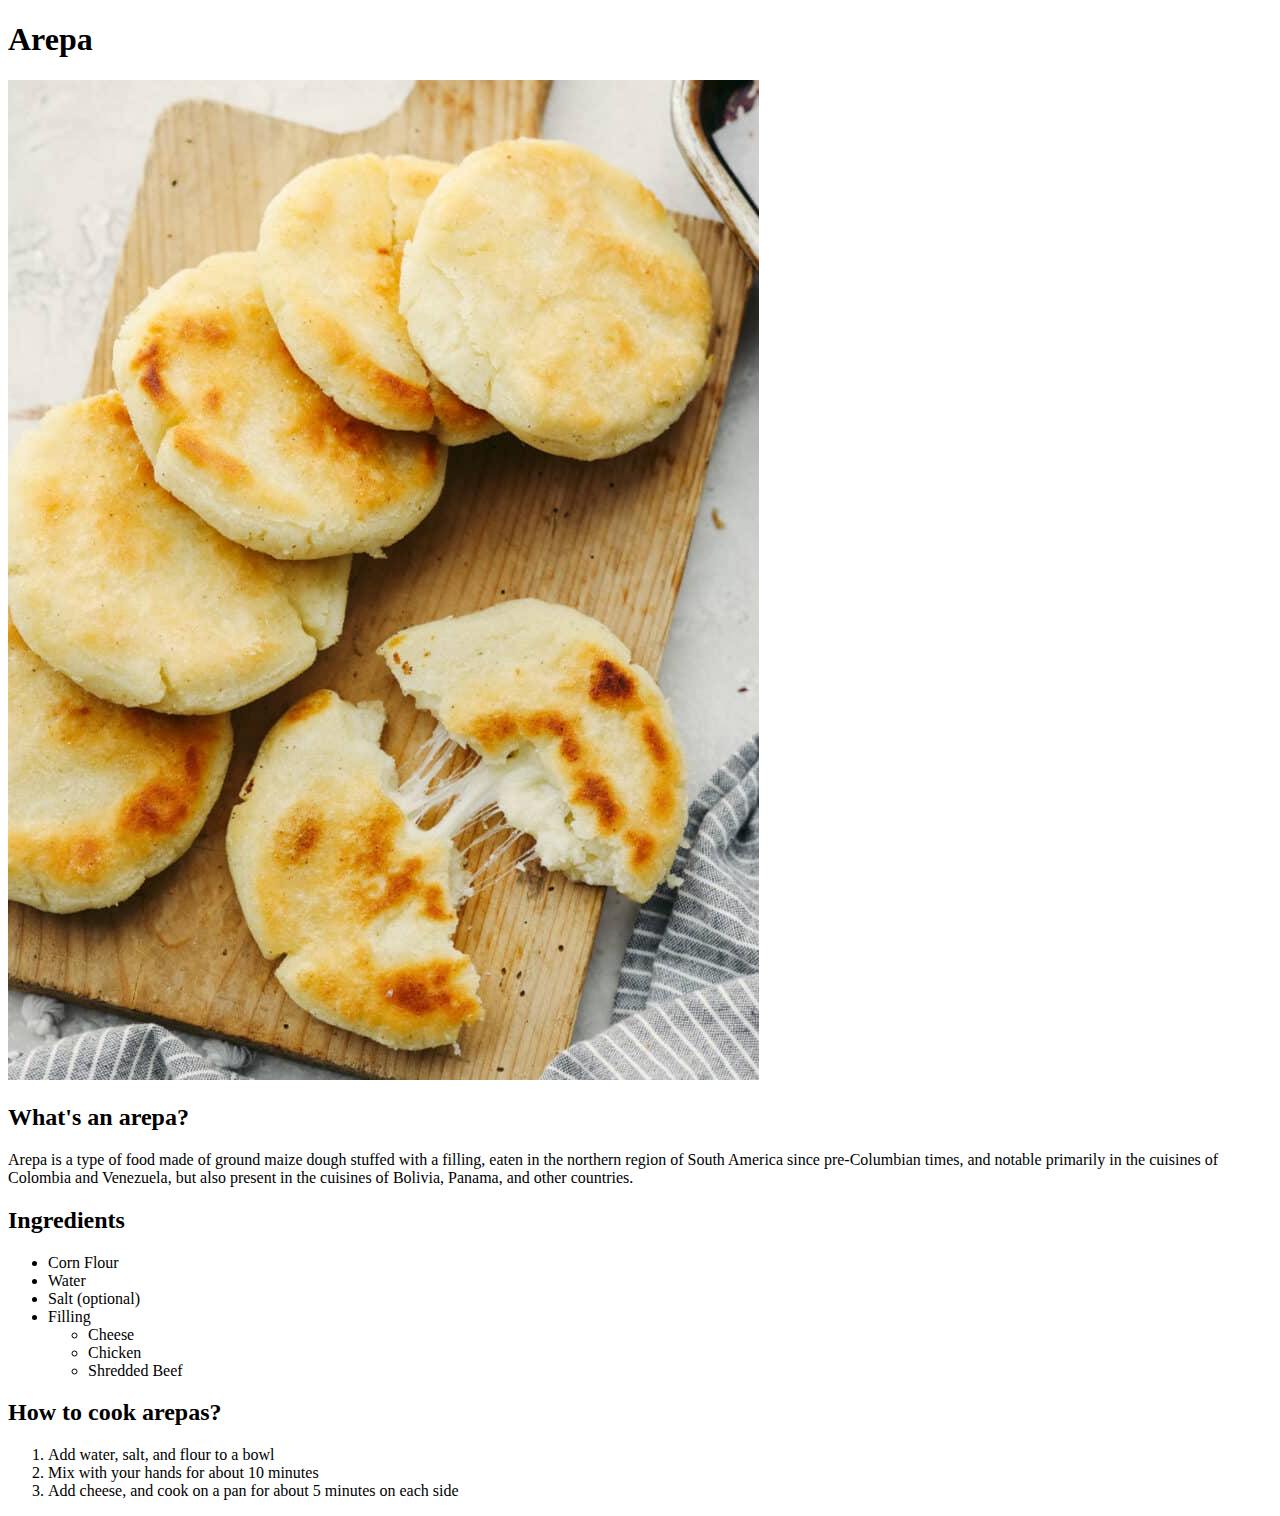
==== recipes/arepa.html @ dfabe2b6 "Add recipe pages and update index" ====
<!DOCTYPE html>
<html lang="en">
<head>
    <meta charset="UTF-8">
    <meta http-equiv="X-UA-Compatible" content="IE=edge">
    <meta name="viewport" content="width=device-width, initial-scale=1.0">
    <title>Arepa</title>
</head>
<body>
    <h1>Arepa</h1>
    <img alt="Arepa" src="../img/arepa.jpg">
        <h2>What's an arepa?</h2>
            <p>Arepa is a type of food made of ground maize dough stuffed 
            with a filling, eaten in the northern region of South America 
            since pre-Columbian times, and notable primarily in the cuisines 
            of Colombia and Venezuela, but also present in the cuisines of 
            Bolivia, Panama, and other countries.
            </p>

        <h2>Ingredients</h2>
            <ul>
                <li>Corn Flour</li>
                <li>Water</li>
                <li>Salt (optional)</li>
                <li>Filling</li>
                <ul>
                    <li>Cheese</li>
                    <li>Chicken</li>
                    <li>Shredded Beef</li>
                </ul>
            </ul>
        <h2>How to cook arepas?</h2>
            <ol>
                <li>Add water, salt, and flour to a bowl</li>
                <li>Mix with your hands for about 10 minutes</li>
                <li>Add cheese, and cook on a pan for about 5 minutes on each side</li>
            </ol>
    
</body>
</html>
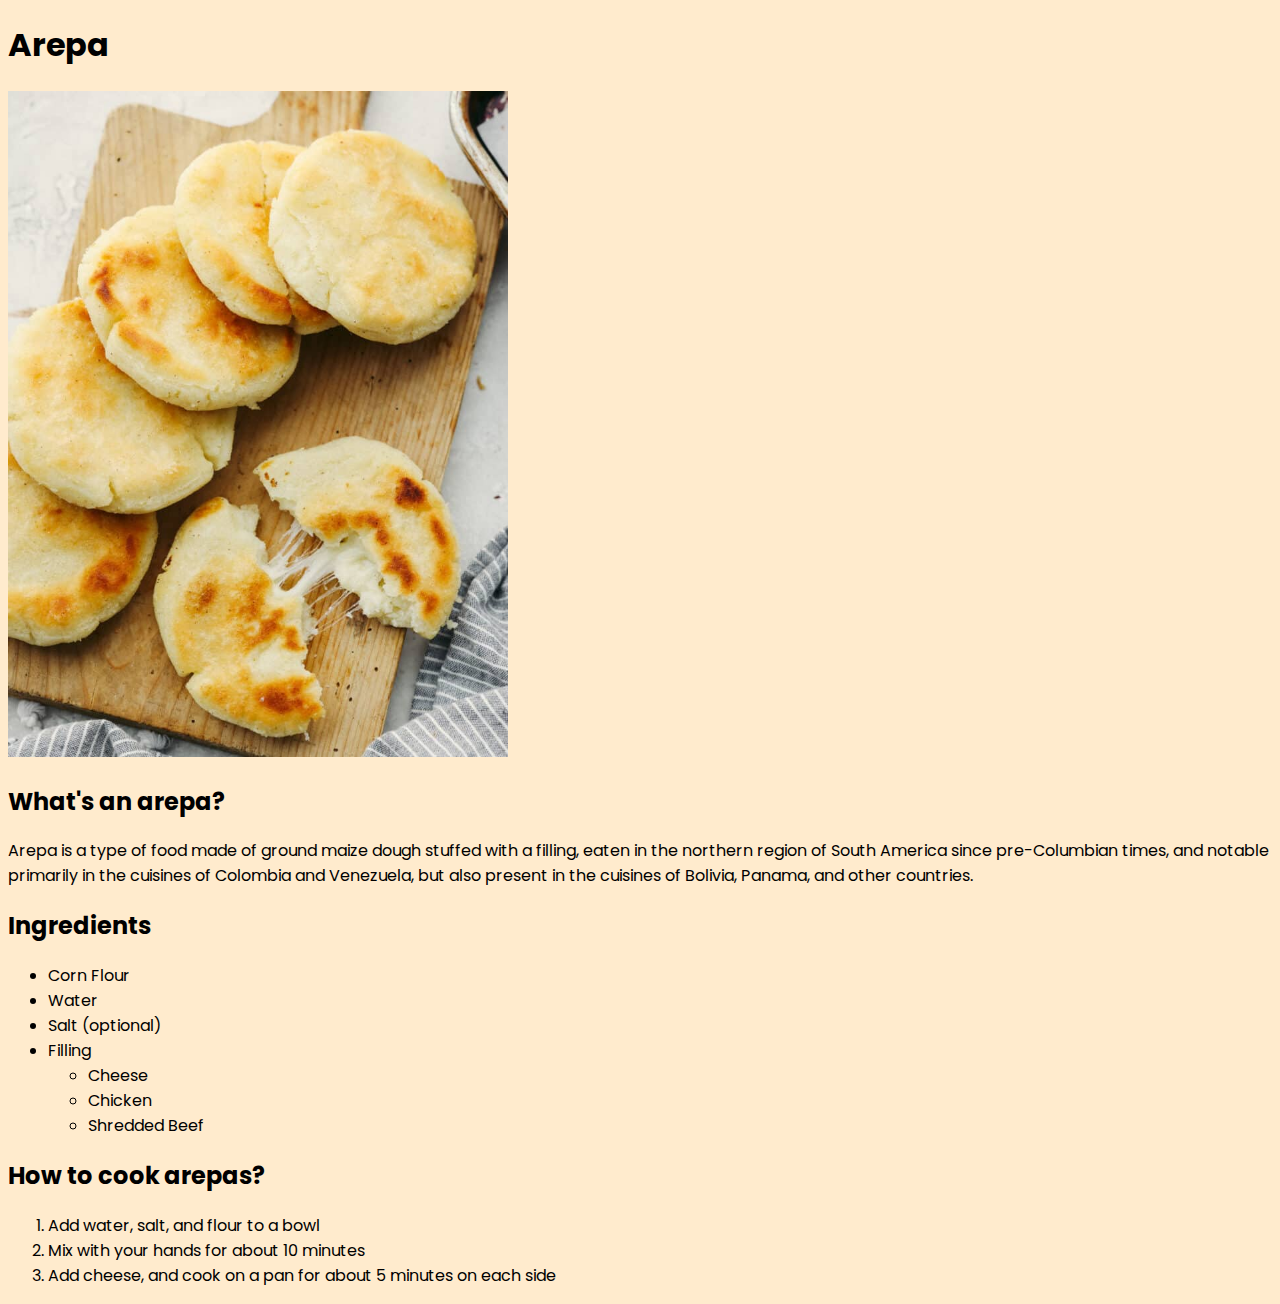
==== commit 544b9b97: "Add Style, Link style sheets, add header and menu" ====
--- a/recipes/arepa.html
+++ b/recipes/arepa.html
@@ -5,6 +5,8 @@
     <meta http-equiv="X-UA-Compatible" content="IE=edge">
     <meta name="viewport" content="width=device-width, initial-scale=1.0">
     <title>Arepa</title>
+    <link rel="stylesheet" href="../styles.css">
+    <link rel="stylesheet" href="https://fonts.googleapis.com/css2?family=Poppins">
 </head>
 <body>
     <h1>Arepa</h1>
--- a/styles.css
+++ b/styles.css
@@ -0,0 +1,23 @@
+@import url('https://fonts.googleapis.com/css?family=Poppins&display=swap');
+
+@font-face {
+    font-family: 'Poppins';
+    src: url(Poppins.woff2) format('woff2');
+   }
+
+.logo{
+    font-size: 60px;
+    font-weight: 800;
+    font-family: "Poppins";
+    text-align: center;
+}
+
+body{
+    font-family: "Poppins";
+    background-color: blanchedalmond;
+}
+
+img{
+    height: auto;
+    width: 500px;
+}